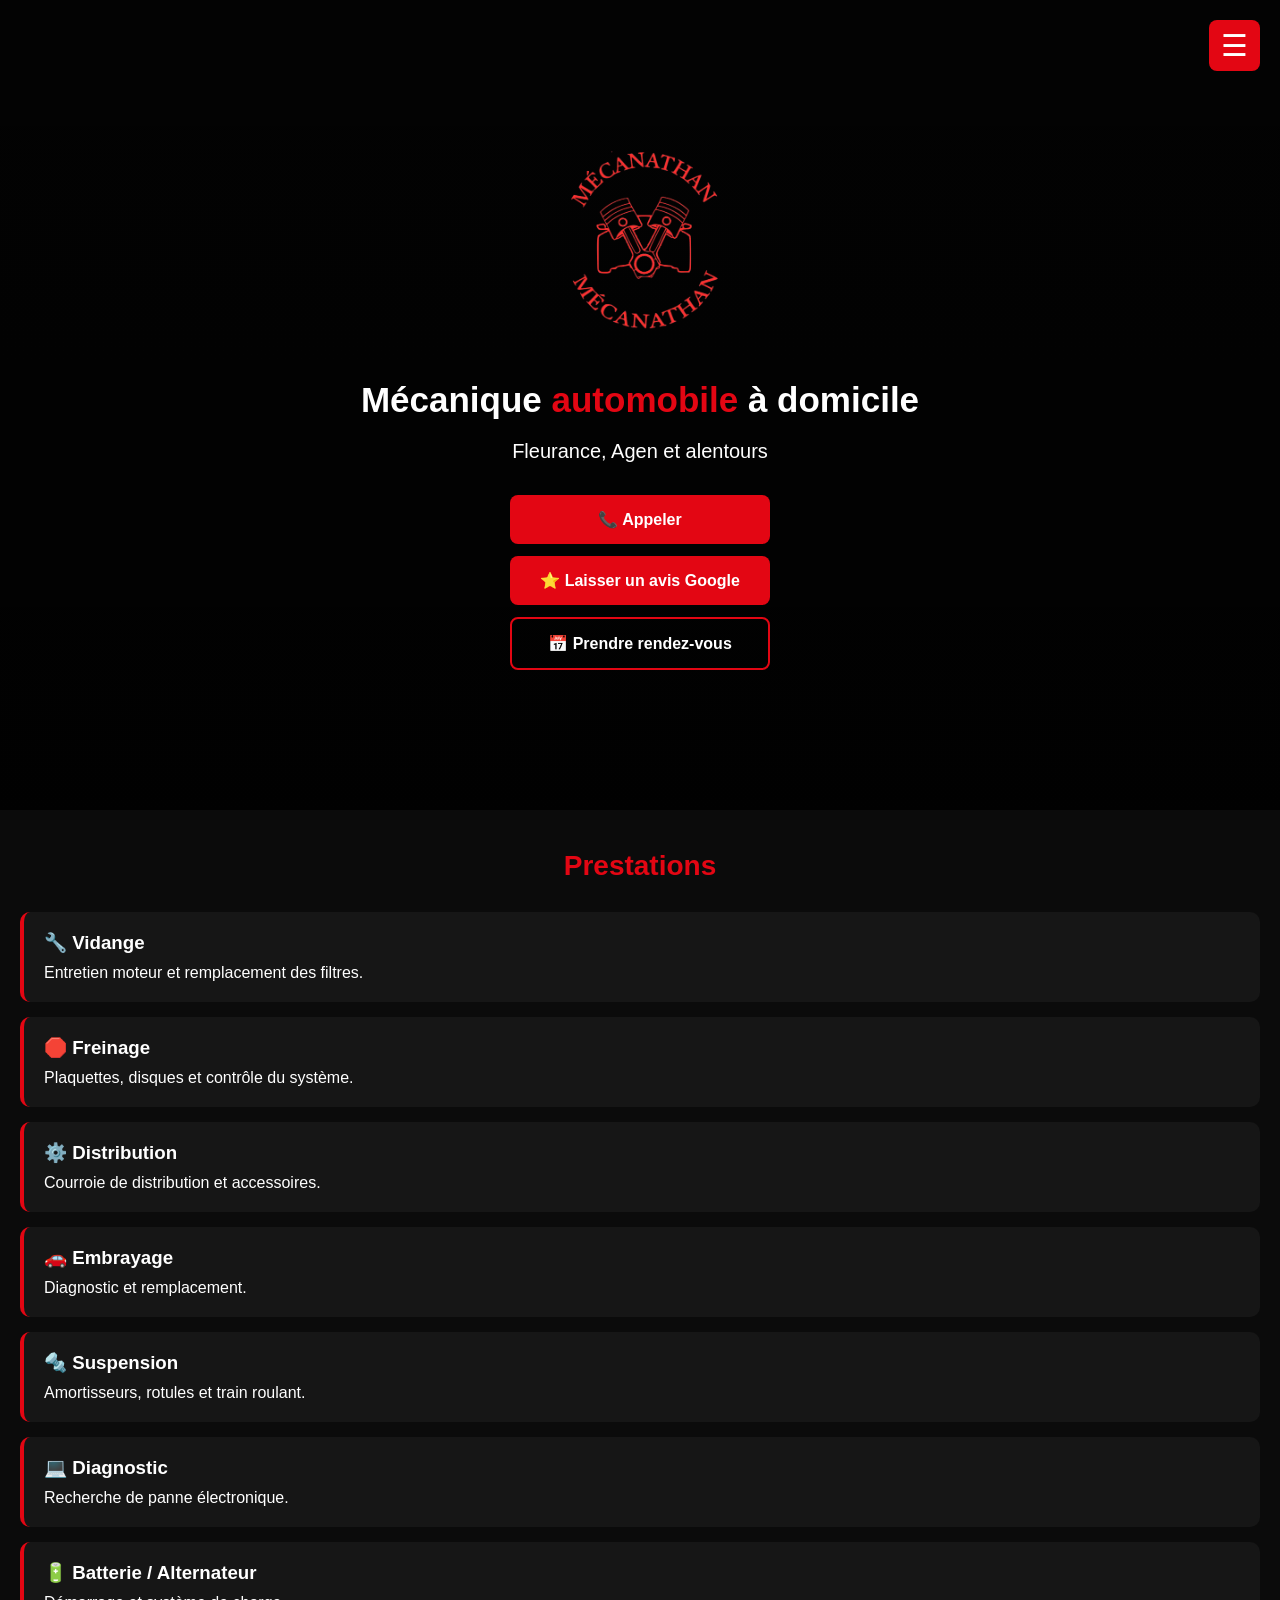
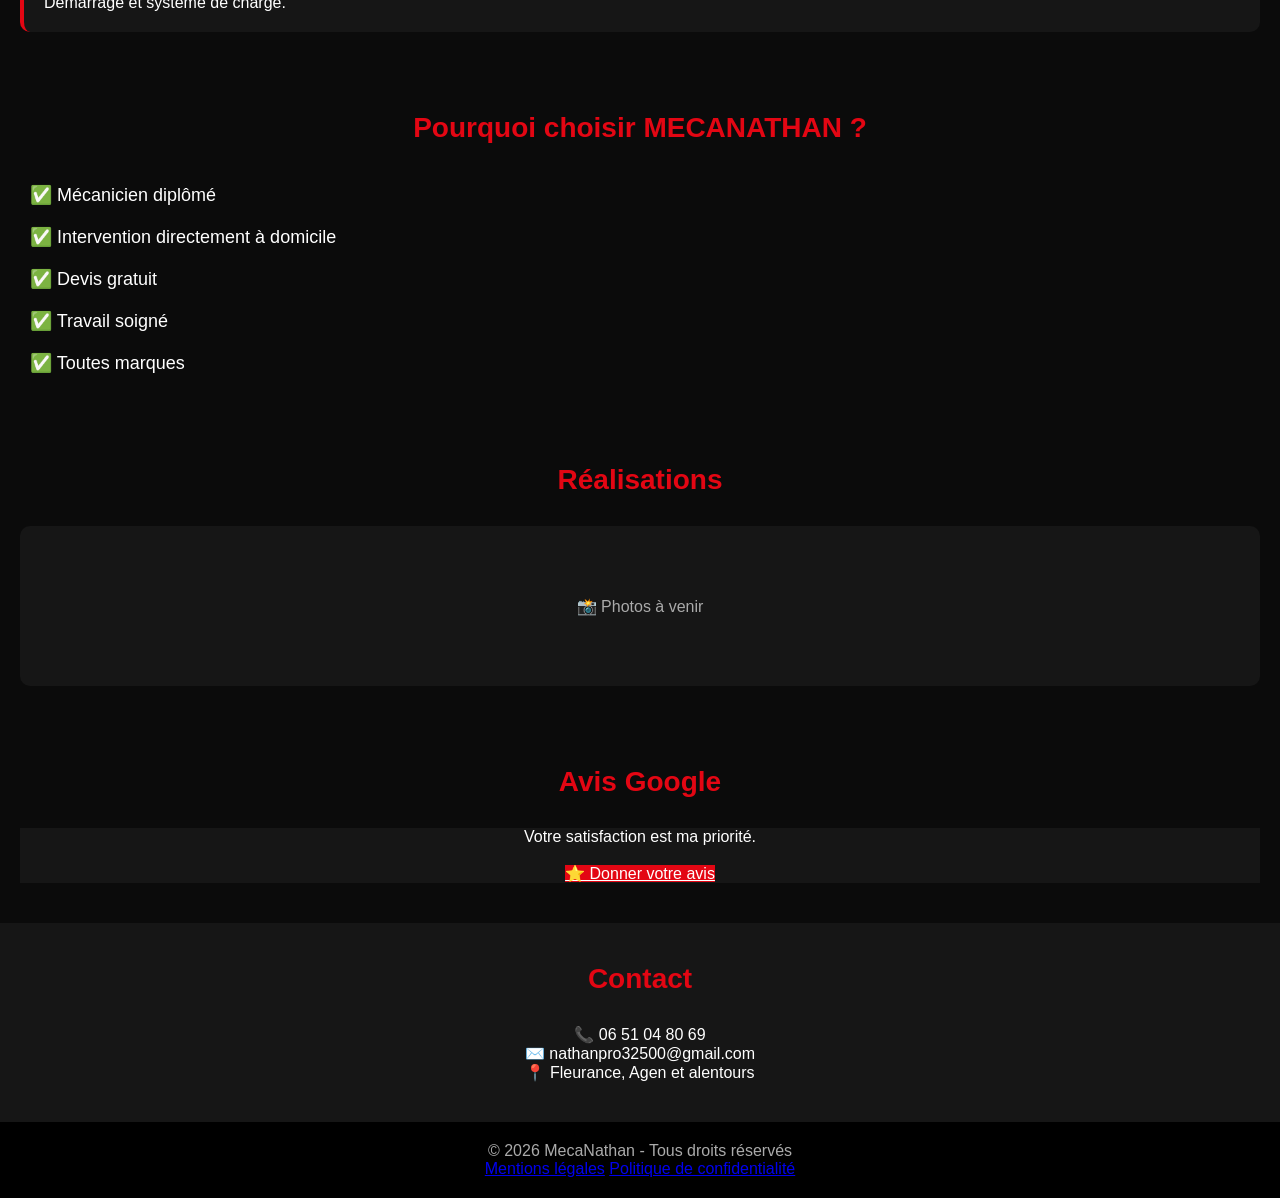
==== index.html @ a033d20a "Update index.html" ====
<!DOCTYPE html>
<html lang="fr">
<head>
<meta charset="UTF-8">
<meta name="viewport" content="width=device-width, initial-scale=1.0">
<title>MECANATHAN - Mécanique automobile à domicile</title>
<style>
*{
    margin:0;
    padding:0;
    box-sizing:border-box;
    font-family:Arial, sans-serif;
}
body{
    background:#0b0b0b;
    color:white;
}
header{
    position:relative;
    background:linear-gradient(rgba(0,0,0,0.75),rgba(0,0,0,0.9));
    min-height:90vh;
    display:flex;
    flex-direction:column;
    align-items:center;
    justify-content:center;
    text-align:center;
    padding:20px;
}
.logo{
    width:220px;
    max-width:80%;
    margin-bottom:25px;
}
h1{
    font-size:35px;
    color:white;
}
h1 span{
    color:#e30613;
}
.slogan{
    margin:20px 0;
    font-size:20px;
}
.buttons a{
    display:block;
    width:260px;
    margin:12px auto;
    padding:15px;
    border-radius:8px;
    text-decoration:none;
    font-weight:bold;
}
.red{
    background:#e30613;
    color:white;
}
.black{
    border:2px solid #e30613;
    color:white;
}
section{
    padding:40px 20px;
}
h2{
    text-align:center;
    color:#e30613;
    margin-bottom:30px;
    font-size:28px;
}
.cards{
    display:grid;
    grid-template-columns:1fr;
    gap:15px;
}
.card{
    background:#161616;
    padding:20px;
    border-radius:10px;
    border-left:4px solid #e30613;
}
.card h3{
    margin-bottom:10px;
}
.why li{
    list-style:none;
    padding:10px;
    font-size:18px;
}
.photo{
    background:#161616;
    height:160px;
    display:flex;
    align-items:center;
    justify-content:center;
    border-radius:10px;
    color:#aaa;
}
.contact{
    text-align:center;
    background:#161616;
}
footer{
    text-align:center;
    padding:20px;
    background:#000;
    color:#aaa;
}
.menu{
    position:fixed;
    top:20px;
    right:20px;
    z-index:9999;
}

.menu button{
    background:#e30613;
    color:white;
    border:none;
    font-size:30px;
    padding:8px 12px;
    border-radius:8px;
}

#menuMobile{
    display:none;
    position:absolute;
    right:0;
    top:55px;
    background:#161616;
    padding:15px;
    border-radius:10px;
    width:200px;
}

#menuMobile a{
    display:block;
    color:white;
    text-decoration:none;
    padding:12px;
    border-bottom:1px solid #333;
}

#menuMobile a:hover{
    color:#e30613;
}
</style>
</head>

<body>
<header>

<div class="menu">

<button onclick="ouvrirMenu()">☰</button>

<nav id="menuMobile">

<a href="index.html">🏠 Accueil</a>
<a href="prestations.html">🔧 Prestations</a>
<a href="realisations.html">📸 Réalisations</a>
<a href="avis.html">⭐ Avis clients</a>
<a href="apropos.html">👨‍🔧 À propos</a>
<a href="contact.html">📞 Contact</a>

</nav>

</div>

<img src="logo.PNG" alt="Logo MecaNathan" class="logo">
<h1>Mécanique <span>automobile</span> à domicile</h1>
<p class="slogan">
Fleurance, Agen et alentours
</p>
<div class="buttons">
<a class="red" href="tel:0651048069">
📞 Appeler
</a>
<a class="red" href="https://g.page/r/CQTroFZJ9D2tEBI/review">
⭐ Laisser un avis Google
</a>
<a class="black" href="rendezvous.html">
📅 Prendre rendez-vous
</a>
</div>
</header>
<section id="prestations">
<h2>Prestations</h2>
<div class="cards">
<div class="card">
<h3>🔧 Vidange</h3>
<p>Entretien moteur et remplacement des filtres.</p>
</div>
<div class="card">
<h3>🛑 Freinage</h3>
<p>Plaquettes, disques et contrôle du système.</p>
</div>
<div class="card">
<h3>⚙️ Distribution</h3>
<p>Courroie de distribution et accessoires.</p>
</div>
<div class="card">
<h3>🚗 Embrayage</h3>
<p>Diagnostic et remplacement.</p>
</div>
<div class="card">
<h3>🔩 Suspension</h3>
<p>Amortisseurs, rotules et train roulant.</p>
</div>
<div class="card">
<h3>💻 Diagnostic</h3>
<p>Recherche de panne électronique.</p>
</div>
<div class="card">
<h3>🔋 Batterie / Alternateur</h3>
<p>Démarrage et système de charge.</p>
</div>
</div>
</section>
<section>
<h2>Pourquoi choisir MECANATHAN ?</h2>
<ul class="why">
<li>✅ Mécanicien diplômé</li>
<li>✅ Intervention directement à domicile</li>
<li>✅ Devis gratuit</li>
<li>✅ Travail soigné</li>
<li>✅ Toutes marques</li>
</ul>
</section>
<section id="realisations">
<h2>Réalisations</h2>
<div class="photo">
📸 Photos à venir
</div>
</section>
<section id="avis">
<h2>Avis Google</h2>
<div class="contact">
<p>
Votre satisfaction est ma priorité.
</p>
<br>
<a class="red buttons" href="https://g.page/r/CQTroFZJ9D2tEBI/review">
⭐ Donner votre avis
</a>
</div>
</section>
<section id="contact" class="contact">
<h2>Contact</h2>
<p>
📞 06 51 04 80 69
</p>
<p>
✉️ nathanpro32500@gmail.com
</p>
<p>
📍 Fleurance, Agen et alentours
</p>
</section>
<footer>
    <p>© 2026 MecaNathan - Tous droits réservés</p>
    <a href="mentions-legales.html">Mentions légales</a>
    <a href="politique-confidentialite.html">Politique de confidentialité</a>
</footer>
<script>
function ouvrirMenu(){
    let menu = document.getElementById("menuMobile");
    if(menu.style.display === "block"){
        menu.style.display = "none";
    }else{
        menu.style.display = "block";
    }
}
</script>
</body>
</html>
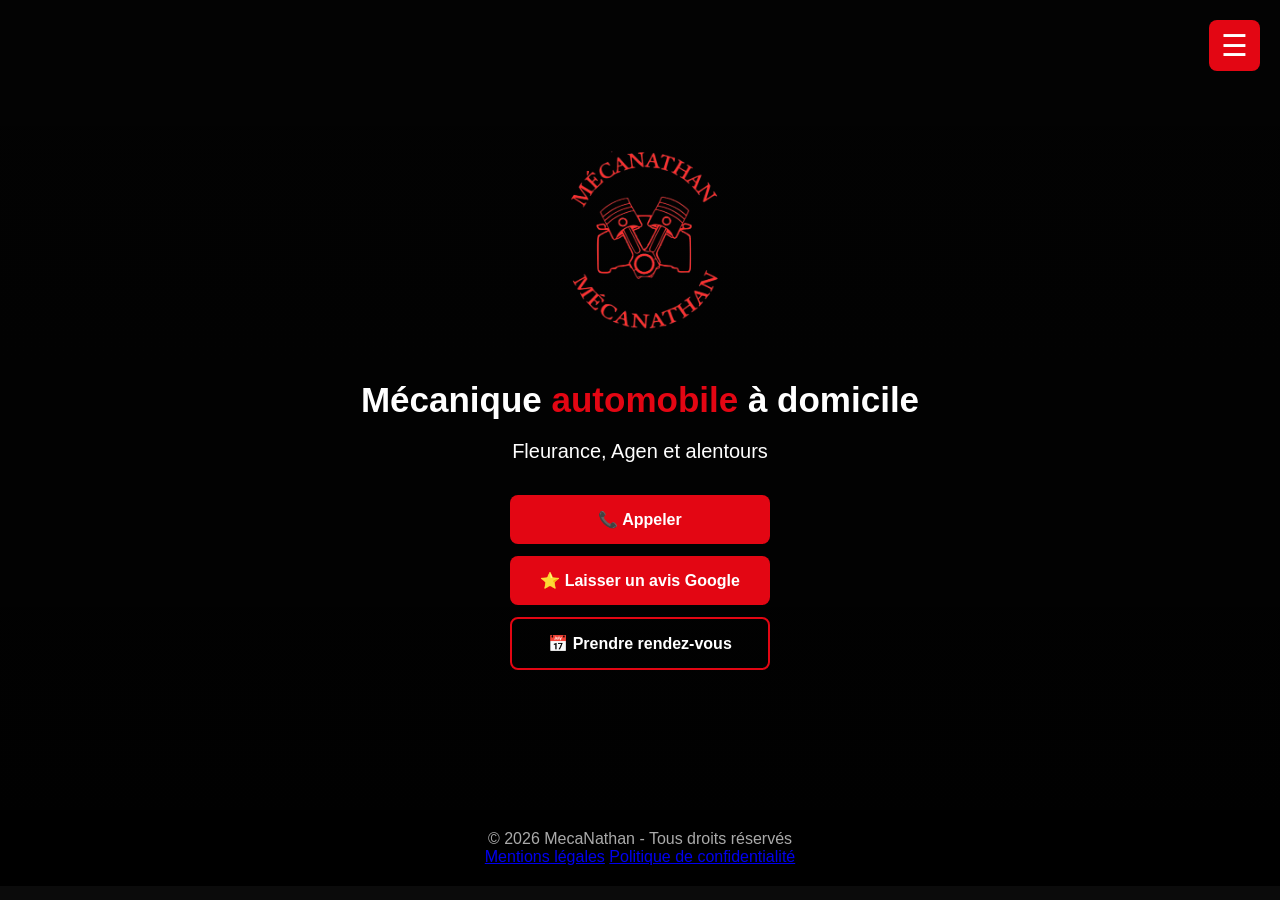
==== commit a78b8762: "Update index.html" ====
--- a/index.html
+++ b/index.html
@@ -184,79 +184,6 @@
 </a>
 </div>
 </header>
-<section id="prestations">
-<h2>Prestations</h2>
-<div class="cards">
-<div class="card">
-<h3>🔧 Vidange</h3>
-<p>Entretien moteur et remplacement des filtres.</p>
-</div>
-<div class="card">
-<h3>🛑 Freinage</h3>
-<p>Plaquettes, disques et contrôle du système.</p>
-</div>
-<div class="card">
-<h3>⚙️ Distribution</h3>
-<p>Courroie de distribution et accessoires.</p>
-</div>
-<div class="card">
-<h3>🚗 Embrayage</h3>
-<p>Diagnostic et remplacement.</p>
-</div>
-<div class="card">
-<h3>🔩 Suspension</h3>
-<p>Amortisseurs, rotules et train roulant.</p>
-</div>
-<div class="card">
-<h3>💻 Diagnostic</h3>
-<p>Recherche de panne électronique.</p>
-</div>
-<div class="card">
-<h3>🔋 Batterie / Alternateur</h3>
-<p>Démarrage et système de charge.</p>
-</div>
-</div>
-</section>
-<section>
-<h2>Pourquoi choisir MECANATHAN ?</h2>
-<ul class="why">
-<li>✅ Mécanicien diplômé</li>
-<li>✅ Intervention directement à domicile</li>
-<li>✅ Devis gratuit</li>
-<li>✅ Travail soigné</li>
-<li>✅ Toutes marques</li>
-</ul>
-</section>
-<section id="realisations">
-<h2>Réalisations</h2>
-<div class="photo">
-📸 Photos à venir
-</div>
-</section>
-<section id="avis">
-<h2>Avis Google</h2>
-<div class="contact">
-<p>
-Votre satisfaction est ma priorité.
-</p>
-<br>
-<a class="red buttons" href="https://g.page/r/CQTroFZJ9D2tEBI/review">
-⭐ Donner votre avis
-</a>
-</div>
-</section>
-<section id="contact" class="contact">
-<h2>Contact</h2>
-<p>
-📞 06 51 04 80 69
-</p>
-<p>
-✉️ nathanpro32500@gmail.com
-</p>
-<p>
-📍 Fleurance, Agen et alentours
-</p>
-</section>
 <footer>
     <p>© 2026 MecaNathan - Tous droits réservés</p>
     <a href="mentions-legales.html">Mentions légales</a>
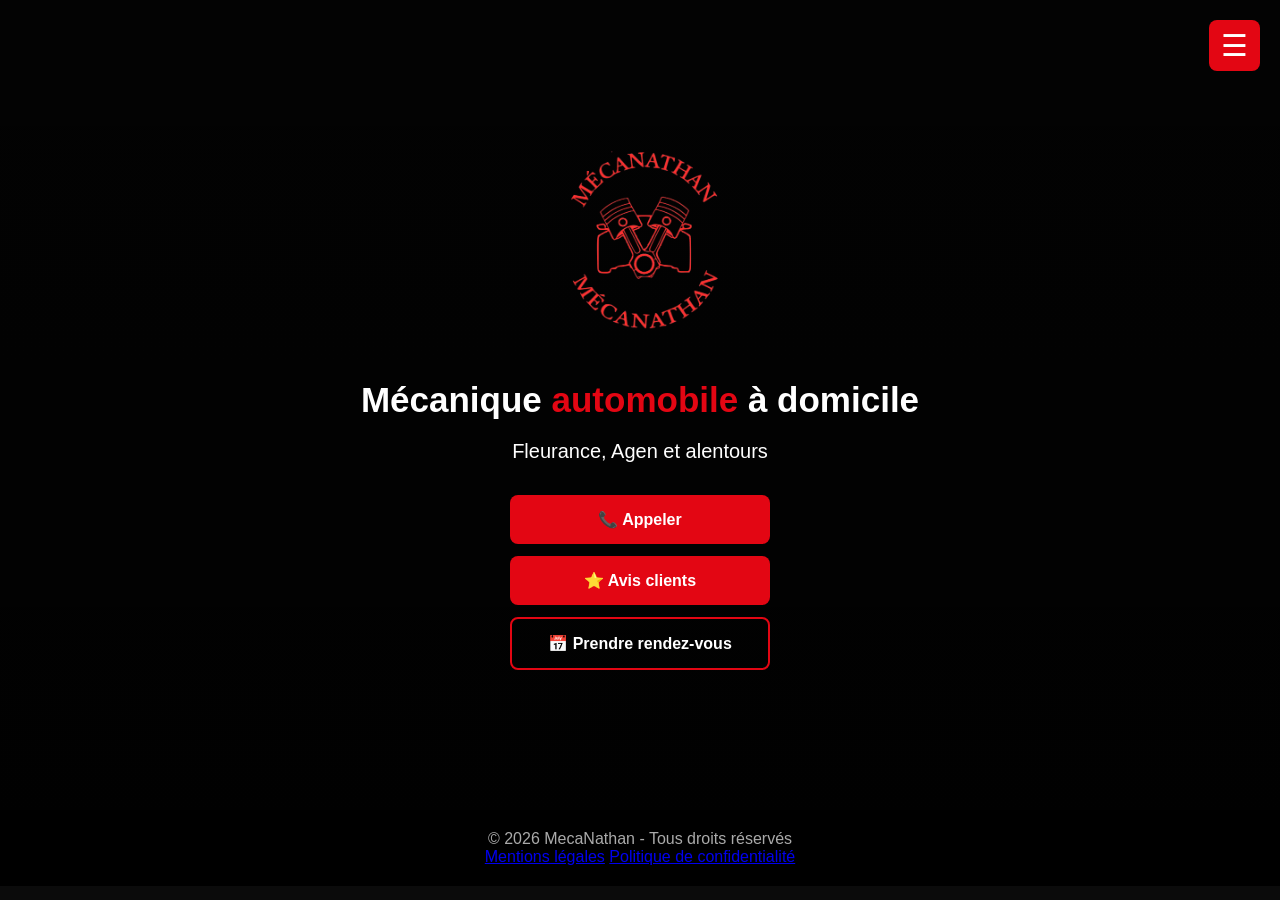
==== commit 13d332d5: "Update index.html" ====
--- a/index.html
+++ b/index.html
@@ -58,47 +58,6 @@
 .black{
     border:2px solid #e30613;
     color:white;
-}
-section{
-    padding:40px 20px;
-}
-h2{
-    text-align:center;
-    color:#e30613;
-    margin-bottom:30px;
-    font-size:28px;
-}
-.cards{
-    display:grid;
-    grid-template-columns:1fr;
-    gap:15px;
-}
-.card{
-    background:#161616;
-    padding:20px;
-    border-radius:10px;
-    border-left:4px solid #e30613;
-}
-.card h3{
-    margin-bottom:10px;
-}
-.why li{
-    list-style:none;
-    padding:10px;
-    font-size:18px;
-}
-.photo{
-    background:#161616;
-    height:160px;
-    display:flex;
-    align-items:center;
-    justify-content:center;
-    border-radius:10px;
-    color:#aaa;
-}
-.contact{
-    text-align:center;
-    background:#161616;
 }
 footer{
     text-align:center;
@@ -176,8 +135,8 @@
 <a class="red" href="tel:0651048069">
 📞 Appeler
 </a>
-<a class="red" href="https://g.page/r/CQTroFZJ9D2tEBI/review">
-⭐ Laisser un avis Google
+<a class="red" href="avis.html">
+⭐ Avis clients
 </a>
 <a class="black" href="rendezvous.html">
 📅 Prendre rendez-vous
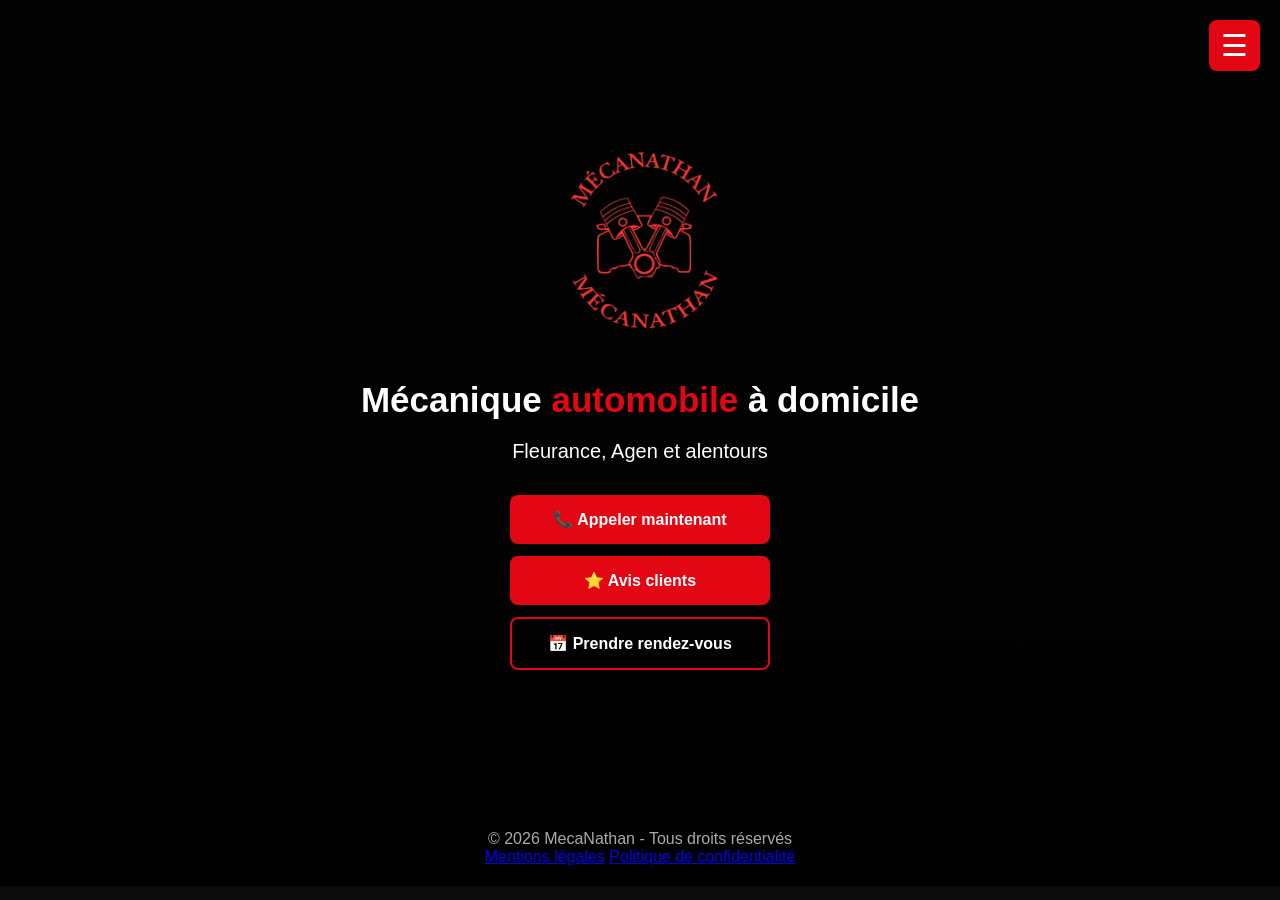
==== commit fd4a3cb0: "Update index.html" ====
--- a/index.html
+++ b/index.html
@@ -54,6 +54,13 @@
 .red{
     background:#e30613;
     color:white;
+}
+.red:hover{
+    opacity:0.9;
+}
+
+.red:active{
+    transform:scale(0.98);
 }
 .black{
     border:2px solid #e30613;
@@ -132,8 +139,8 @@
 Fleurance, Agen et alentours
 </p>
 <div class="buttons">
-<a class="red" href="tel:0651048069">
-📞 Appeler
+<a class="red" href="tel:+33651048069">
+📞 Appeler maintenant
 </a>
 <a class="red" href="avis.html">
 ⭐ Avis clients
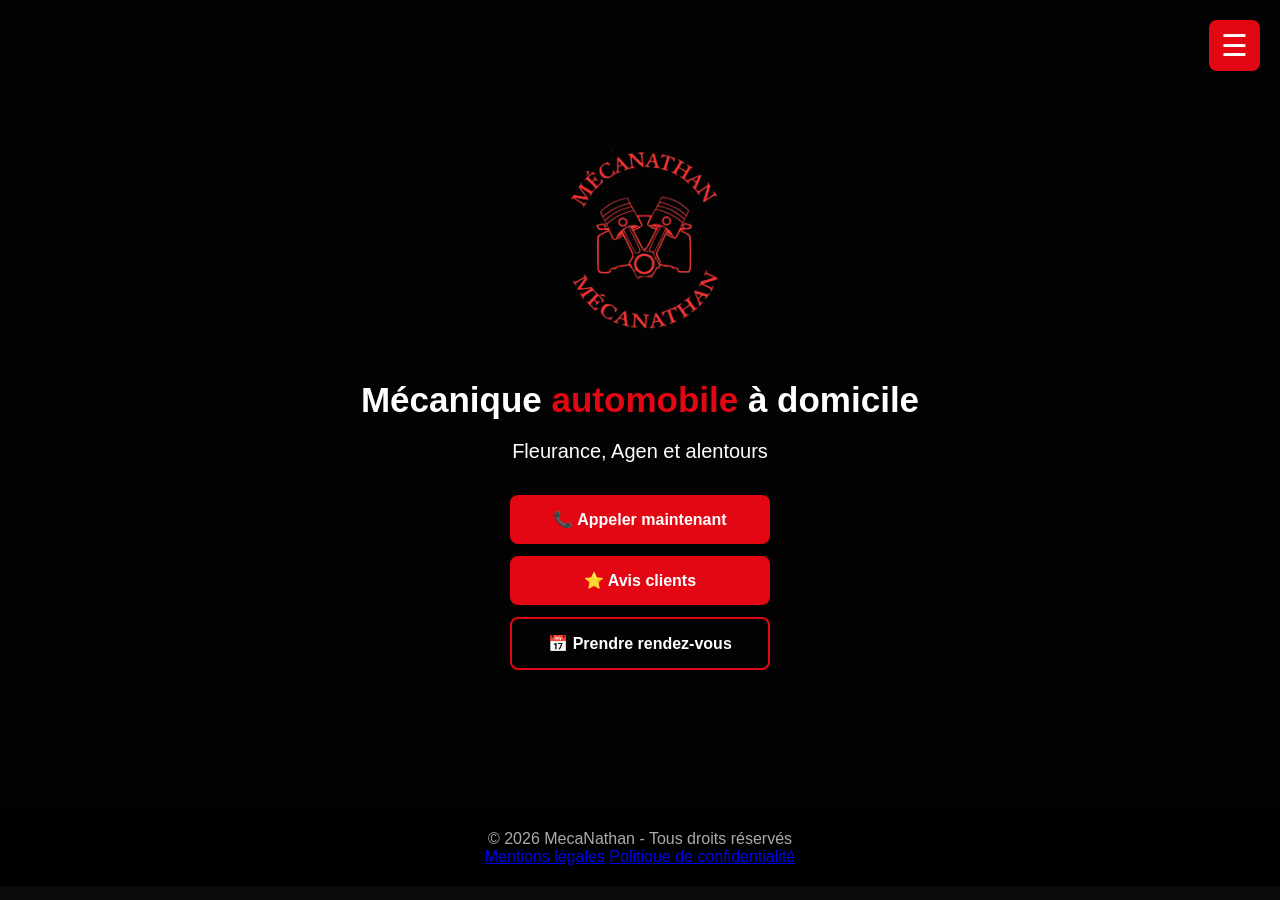
==== commit 90ea7c25: "Update index.html" ====
--- a/index.html
+++ b/index.html
@@ -17,7 +17,11 @@
 }
 header{
     position:relative;
-    background:linear-gradient(rgba(0,0,0,0.75),rgba(0,0,0,0.9));
+    background:
+    linear-gradient(rgba(0,0,0,0.70),rgba(0,0,0,0.85)),
+    url("garage.jpg");
+    background-size:cover;
+    background-position:center;
     min-height:90vh;
     display:flex;
     flex-direction:column;
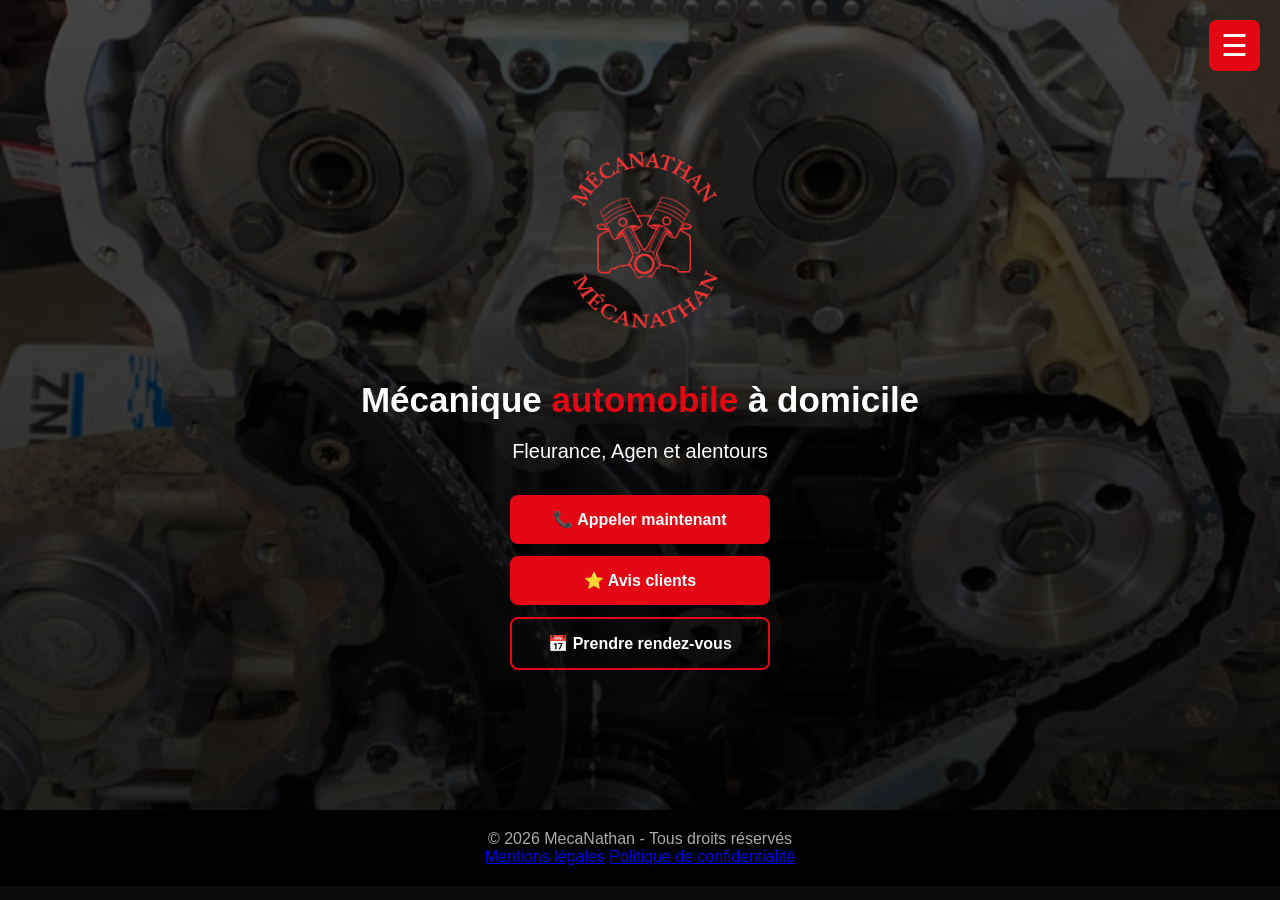
==== commit 713f7ef4: "Update index.html" ====
--- a/index.html
+++ b/index.html
@@ -19,7 +19,7 @@
     position:relative;
     background:
     linear-gradient(rgba(0,0,0,0.70),rgba(0,0,0,0.85)),
-    url("garage.jpg");
+    url("garage.JPG");
     background-size:cover;
     background-position:center;
     min-height:90vh;
